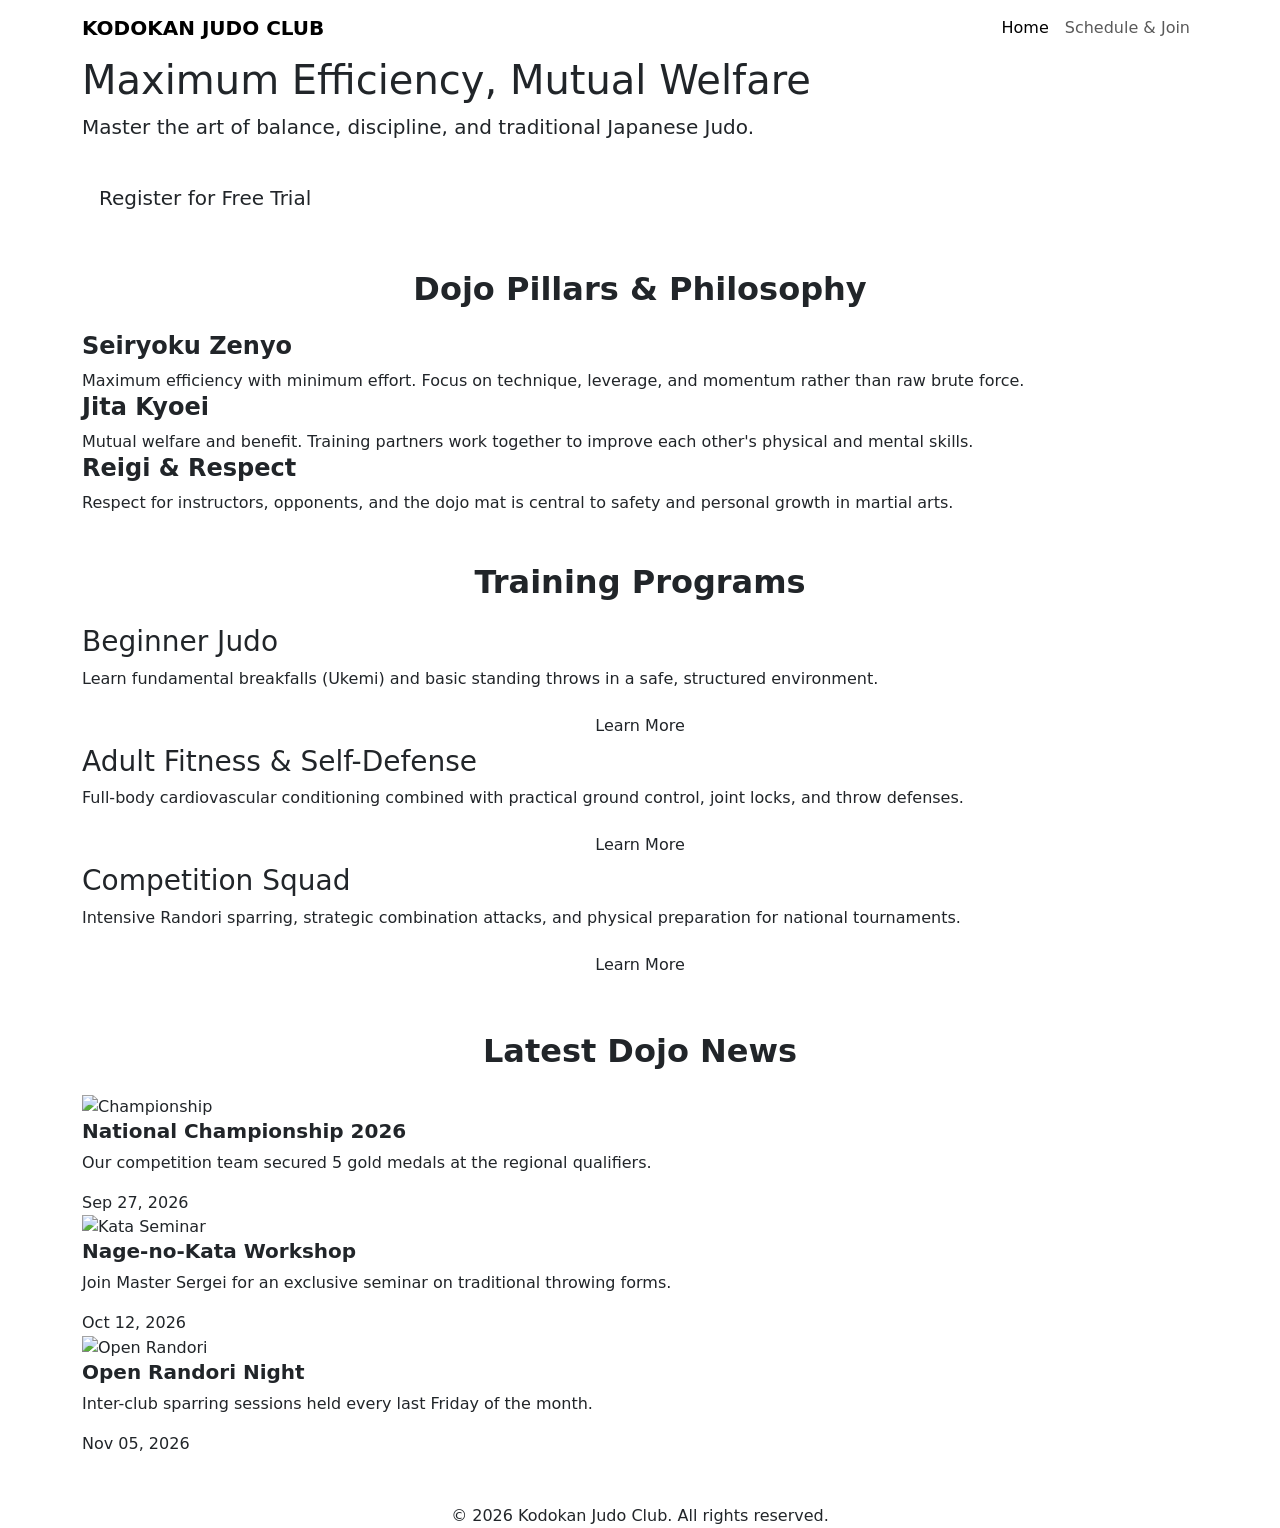
==== index.html @ a8a75d58 "Add files via upload" ====
<!DOCTYPE html>
<html lang="en">
<head>
  <meta charset="UTF-8">
  <meta name="viewport" content="width=device-width, initial-scale=1.0">
  <title>Judo Club | Home</title>
  <link href="https://cdn.jsdelivr.net/npm/bootstrap@5.3.0/dist/css/bootstrap.min.css" rel="stylesheet">
  <link rel="stylesheet" href="css/style.css">
</head>
<body>

  <nav class="navbar navbar-expand-lg navbar-custom sticky-top">
    <div class="container">
      <a class="navbar-brand fw-bold" href="index.html">KODOKAN JUDO CLUB</a>
      <button class="navbar-toggler text-white" type="button" data-bs-toggle="collapse" data-bs-target="#navbarNav">
        <span class="navbar-toggler-icon"></span>
      </button>
      <div class="collapse navbar-collapse" id="navbarNav">
        <ul class="navbar-nav ms-auto">
          <li class="nav-item"><a class="nav-link active" href="index.html">Home</a></li>
          <li class="nav-item"><a class="nav-link" href="join.html">Schedule & Join</a></li>
        </ul>
      </div>
    </div>
  </nav>

  <header class="hero-section">
    <div class="container">
      <h1>Maximum Efficiency, Mutual Welfare</h1>
      <p class="lead">Master the art of balance, discipline, and traditional Japanese Judo.</p>
      <a href="join.html" class="btn btn-judo btn-lg mt-3">Register for Free Trial</a>
    </div>
  </header>

  <main class="container my-5">

    <section class="mb-5">
      <h2 class="fw-bold mb-4 text-center">Dojo Pillars & Philosophy</h2>
      <div class="principles-grid">
        <div class="principle-card">
          <h3 class="h4 fw-bold">Seiryoku Zenyo</h3>
          <p class="mb-0">Maximum efficiency with minimum effort. Focus on technique, leverage, and momentum rather than raw brute force.</p>
        </div>
        <div class="principle-card accent">
          <h3 class="h4 fw-bold">Jita Kyoei</h3>
          <p class="mb-0">Mutual welfare and benefit. Training partners work together to improve each other's physical and mental skills.</p>
        </div>
        <div class="principle-card">
          <h3 class="h4 fw-bold">Reigi & Respect</h3>
          <p class="mb-0">Respect for instructors, opponents, and the dojo mat is central to safety and personal growth in martial arts.</p>
        </div>
      </div>
    </section>

    <section class="mb-5">
      <h2 class="fw-bold mb-4 text-center">Training Programs</h2>
      <div class="card-row">
        <div class="card-item">
          <h3>Beginner Judo</h3>
          <p>Learn fundamental breakfalls (Ukemi) and basic standing throws in a safe, structured environment.</p>
          <a href="join.html" class="btn btn-judo w-100">Learn More</a>
        </div>
        <div class="card-item">
          <h3>Adult Fitness & Self-Defense</h3>
          <p>Full-body cardiovascular conditioning combined with practical ground control, joint locks, and throw defenses.</p>
          <a href="join.html" class="btn btn-judo w-100">Learn More</a>
        </div>
        <div class="card-item">
          <h3>Competition Squad</h3>
          <p>Intensive Randori sparring, strategic combination attacks, and physical preparation for national tournaments.</p>
          <a href="join.html" class="btn btn-judo w-100">Learn More</a>
        </div>
      </div>
    </section>

    <section>
      <h2 class="fw-bold mb-4 text-center">Latest Dojo News</h2>
      <div class="news-grid">
        <article class="news-card">
          <img src="images/champ.png" alt="Championship" class="news-img">
          <div class="news-body">
            <h3 class="h5 fw-bold">National Championship 2026</h3>
            <p class="news-desc">Our competition team secured 5 gold medals at the regional qualifiers.</p>
            <span class="news-date">Sep 27, 2026</span>
          </div>
        </article>
        <article class="news-card">
          <img src="images/kata.jpg" alt="Kata Seminar" class="news-img">
          <div class="news-body">
            <h3 class="h5 fw-bold">Nage-no-Kata Workshop</h3>
            <p class="news-desc">Join Master Sergei for an exclusive seminar on traditional throwing forms.</p>
            <span class="news-date">Oct 12, 2026</span>
          </div>
        </article>
        <article class="news-card">
          <img src="images/judo2.jpg" alt="Open Randori" class="news-img">
          <div class="news-body">
            <h3 class="h5 fw-bold">Open Randori Night</h3>
            <p class="news-desc">Inter-club sparring sessions held every last Friday of the month.</p>
            <span class="news-date">Nov 05, 2026</span>
          </div>
        </article>
      </div>
    </section>

  </main>

  <footer class="text-center">
    <div class="container">
      <p class="mb-0">&copy; 2026 Kodokan Judo Club. All rights reserved.</p>
    </div>
  </footer>

  <script src="https://cdn.jsdelivr.net/npm/bootstrap@5.3.0/dist/js/bootstrap.bundle.min.js"></script>
</body>
</html>
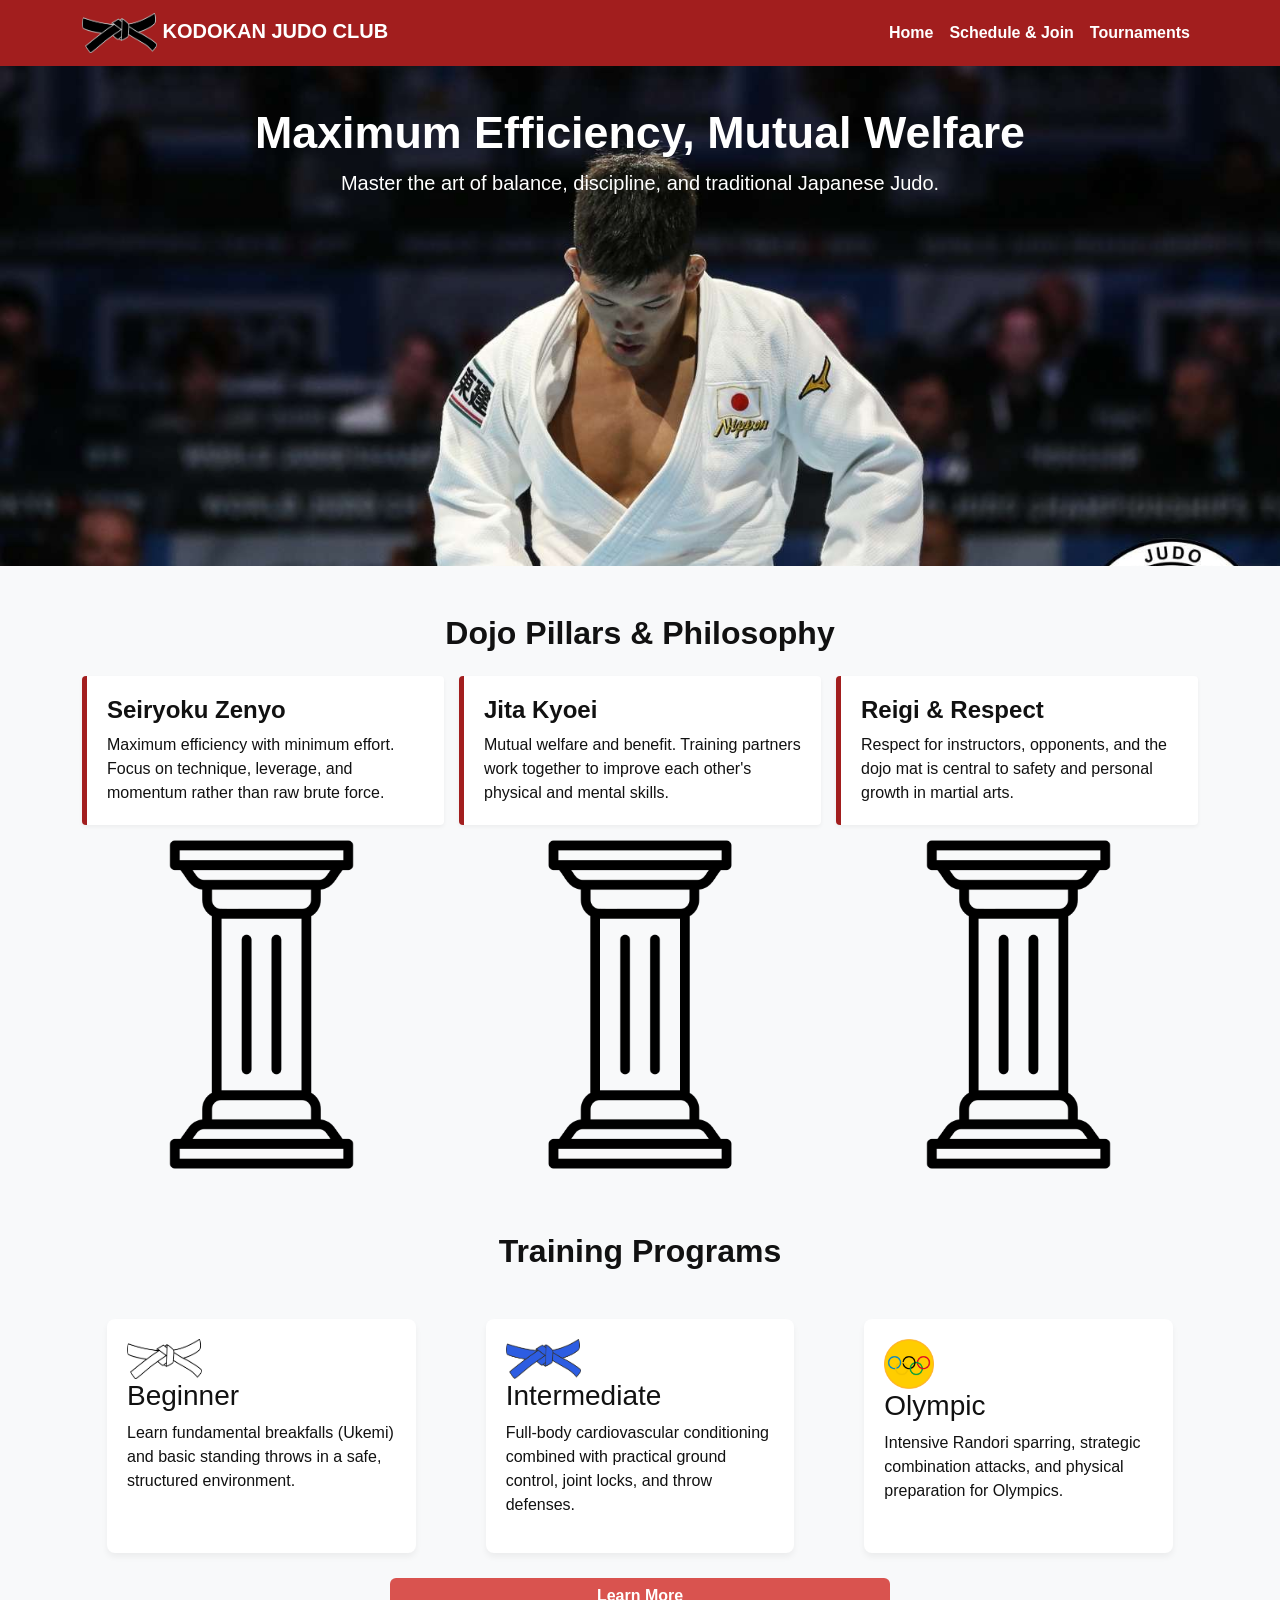
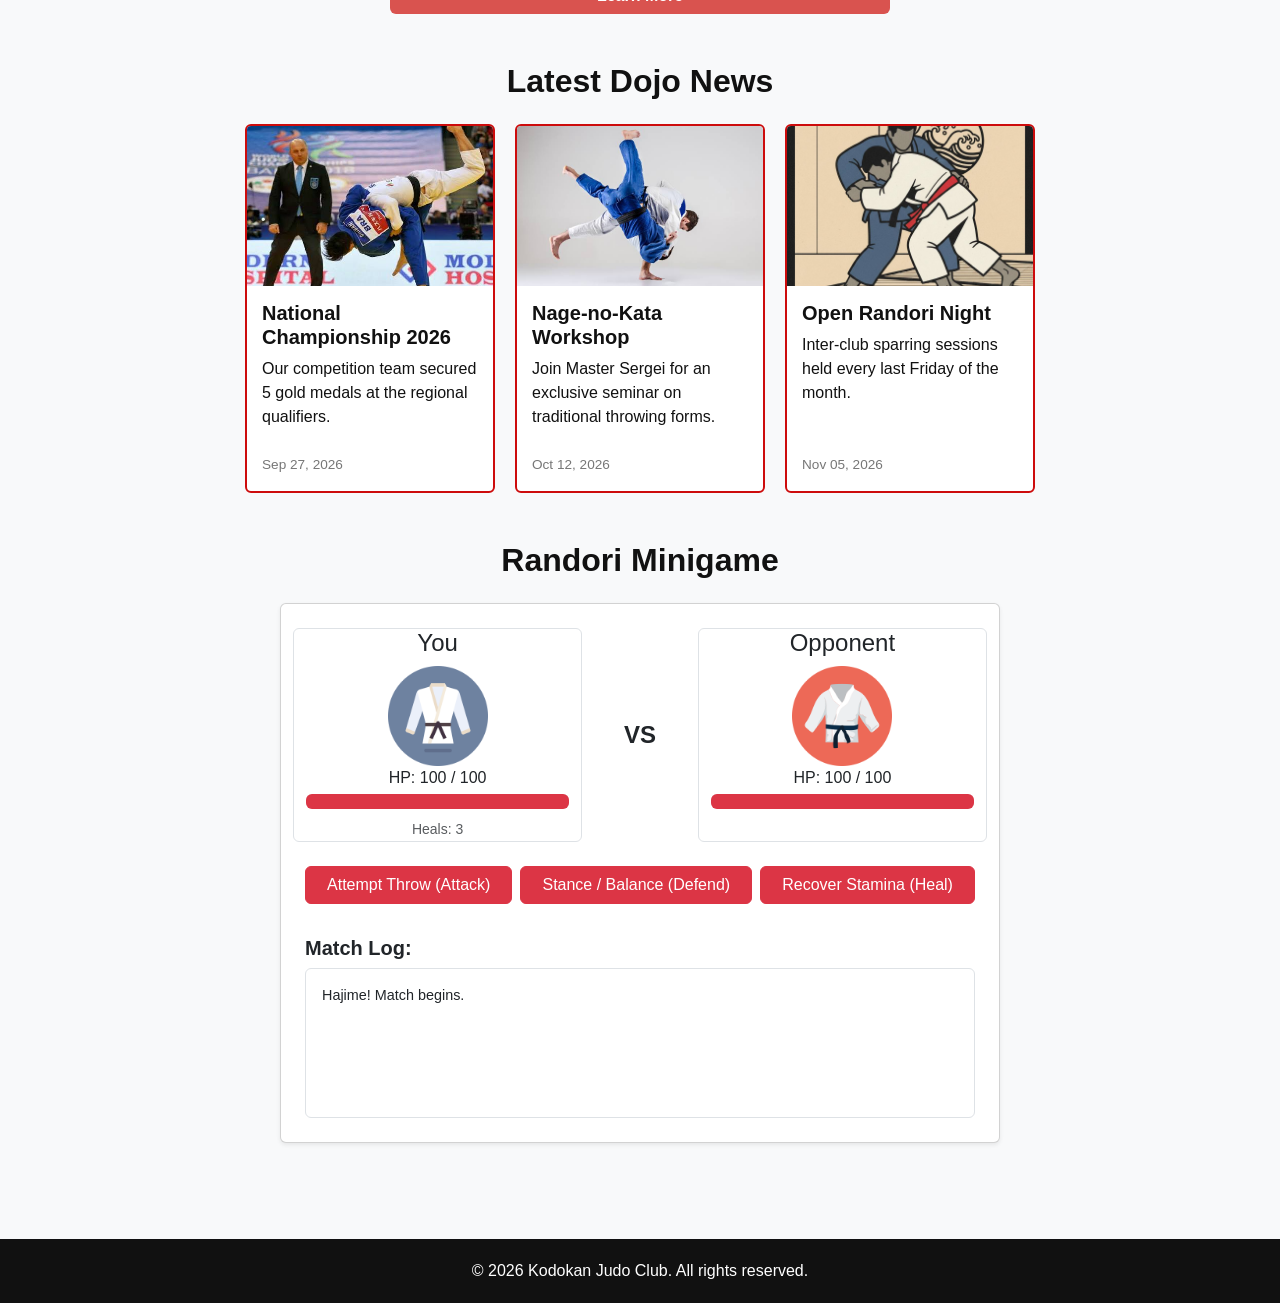
==== commit fe7d62ff: "Initial commit with jQuery effects and Judo website architecture" ====
--- a/index.html
+++ b/index.html
@@ -1,116 +1,210 @@
-<!DOCTYPE html>
-<html lang="en">
-<head>
-  <meta charset="UTF-8">
-  <meta name="viewport" content="width=device-width, initial-scale=1.0">
-  <title>Judo Club | Home</title>
-  <link href="https://cdn.jsdelivr.net/npm/bootstrap@5.3.0/dist/css/bootstrap.min.css" rel="stylesheet">
-  <link rel="stylesheet" href="css/style.css">
-</head>
-<body>
-
-  <nav class="navbar navbar-expand-lg navbar-custom sticky-top">
-    <div class="container">
-      <a class="navbar-brand fw-bold" href="index.html">KODOKAN JUDO CLUB</a>
-      <button class="navbar-toggler text-white" type="button" data-bs-toggle="collapse" data-bs-target="#navbarNav">
-        <span class="navbar-toggler-icon"></span>
-      </button>
-      <div class="collapse navbar-collapse" id="navbarNav">
-        <ul class="navbar-nav ms-auto">
-          <li class="nav-item"><a class="nav-link active" href="index.html">Home</a></li>
-          <li class="nav-item"><a class="nav-link" href="join.html">Schedule & Join</a></li>
-        </ul>
-      </div>
-    </div>
-  </nav>
-
-  <header class="hero-section">
-    <div class="container">
-      <h1>Maximum Efficiency, Mutual Welfare</h1>
-      <p class="lead">Master the art of balance, discipline, and traditional Japanese Judo.</p>
-      <a href="join.html" class="btn btn-judo btn-lg mt-3">Register for Free Trial</a>
-    </div>
-  </header>
-
-  <main class="container my-5">
-
-    <section class="mb-5">
-      <h2 class="fw-bold mb-4 text-center">Dojo Pillars & Philosophy</h2>
-      <div class="principles-grid">
-        <div class="principle-card">
-          <h3 class="h4 fw-bold">Seiryoku Zenyo</h3>
-          <p class="mb-0">Maximum efficiency with minimum effort. Focus on technique, leverage, and momentum rather than raw brute force.</p>
-        </div>
-        <div class="principle-card accent">
-          <h3 class="h4 fw-bold">Jita Kyoei</h3>
-          <p class="mb-0">Mutual welfare and benefit. Training partners work together to improve each other's physical and mental skills.</p>
-        </div>
-        <div class="principle-card">
-          <h3 class="h4 fw-bold">Reigi & Respect</h3>
-          <p class="mb-0">Respect for instructors, opponents, and the dojo mat is central to safety and personal growth in martial arts.</p>
-        </div>
-      </div>
-    </section>
-
-    <section class="mb-5">
-      <h2 class="fw-bold mb-4 text-center">Training Programs</h2>
-      <div class="card-row">
-        <div class="card-item">
-          <h3>Beginner Judo</h3>
-          <p>Learn fundamental breakfalls (Ukemi) and basic standing throws in a safe, structured environment.</p>
-          <a href="join.html" class="btn btn-judo w-100">Learn More</a>
-        </div>
-        <div class="card-item">
-          <h3>Adult Fitness & Self-Defense</h3>
-          <p>Full-body cardiovascular conditioning combined with practical ground control, joint locks, and throw defenses.</p>
-          <a href="join.html" class="btn btn-judo w-100">Learn More</a>
-        </div>
-        <div class="card-item">
-          <h3>Competition Squad</h3>
-          <p>Intensive Randori sparring, strategic combination attacks, and physical preparation for national tournaments.</p>
-          <a href="join.html" class="btn btn-judo w-100">Learn More</a>
-        </div>
-      </div>
-    </section>
-
-    <section>
-      <h2 class="fw-bold mb-4 text-center">Latest Dojo News</h2>
-      <div class="news-grid">
-        <article class="news-card">
-          <img src="images/champ.png" alt="Championship" class="news-img">
-          <div class="news-body">
-            <h3 class="h5 fw-bold">National Championship 2026</h3>
-            <p class="news-desc">Our competition team secured 5 gold medals at the regional qualifiers.</p>
-            <span class="news-date">Sep 27, 2026</span>
-          </div>
-        </article>
-        <article class="news-card">
-          <img src="images/kata.jpg" alt="Kata Seminar" class="news-img">
-          <div class="news-body">
-            <h3 class="h5 fw-bold">Nage-no-Kata Workshop</h3>
-            <p class="news-desc">Join Master Sergei for an exclusive seminar on traditional throwing forms.</p>
-            <span class="news-date">Oct 12, 2026</span>
-          </div>
-        </article>
-        <article class="news-card">
-          <img src="images/judo2.jpg" alt="Open Randori" class="news-img">
-          <div class="news-body">
-            <h3 class="h5 fw-bold">Open Randori Night</h3>
-            <p class="news-desc">Inter-club sparring sessions held every last Friday of the month.</p>
-            <span class="news-date">Nov 05, 2026</span>
-          </div>
-        </article>
-      </div>
-    </section>
-
-  </main>
-
-  <footer class="text-center">
-    <div class="container">
-      <p class="mb-0">&copy; 2026 Kodokan Judo Club. All rights reserved.</p>
-    </div>
-  </footer>
-
-  <script src="https://cdn.jsdelivr.net/npm/bootstrap@5.3.0/dist/js/bootstrap.bundle.min.js"></script>
-</body>
+<!DOCTYPE html>
+<html lang="en">
+<head>
+  <meta charset="UTF-8">
+  <meta name="viewport" content="width=device-width, initial-scale=1.0">
+  <title>Judo Club | Home</title>
+  <link href="https://cdn.jsdelivr.net/npm/bootstrap@5.3.0/dist/css/bootstrap.min.css" rel="stylesheet">
+  <link rel="stylesheet" href="css/style.css">
+</head>
+<body>
+
+
+
+  <nav class="navbar navbar-expand-lg navbar-custom sticky-top">
+    <div class="container">
+      <a class="navbar-brand fw-bold" href="index.html">
+         <img src="images/Black.png" alt="Logo" width="75" height="40">
+         KODOKAN JUDO CLUB</a>
+      
+      <div class="collapse navbar-collapse" id="navbarNav">
+        <ul class="navbar-nav ms-auto">
+    <li class="nav-item">
+        <a class="nav-link fw-bold" href="index.html">Home</a>
+    </li>
+    <li class="nav-item">
+        <a class="nav-link fw-bold" href="join.html">Schedule & Join</a>
+    </li>
+    <li class="nav-item">
+        <a class="nav-link fw-bold" href="tournament.html">Tournaments</a>
+    </li>
+</ul>
+      </div>
+    </div>
+  </nav>
+
+
+
+  <header class="hero-section">
+    <div class="container">
+      <h1>Maximum Efficiency, Mutual Welfare</h1>
+      <p class="lead">Master the art of balance, discipline, and traditional Japanese Judo.</p>
+    </div>
+  </header>
+
+  <main class="container my-5">
+
+
+
+    <section>
+      <h2 class="fw-bold mb-4 text-center">Dojo Pillars & Philosophy</h2>
+      <div class="principles-grid">
+        <div class="principle-card">
+          <h3 class="h4 fw-bold">Seiryoku Zenyo</h3>
+          <p class="mb-0">Maximum efficiency with minimum effort. Focus on technique, leverage, and momentum rather than raw brute force.</p>
+        </div>
+        <div class="principle-card">
+          <h3 class="h4 fw-bold">Jita Kyoei</h3>
+          <p class="mb-0">Mutual welfare and benefit. Training partners work together to improve each other's physical and mental skills.</p>
+        </div>
+        <div class="principle-card">
+          <h3 class="h4 fw-bold">Reigi & Respect</h3>
+          <p class="mb-0">Respect for instructors, opponents, and the dojo mat is central to safety and personal growth in martial arts.</p>
+        </div>
+      </div>
+    </section>
+
+    <section class="mb-5">
+      <div class="pillar-grid">
+        <div class="Pillar">
+            <img src = "images/Pillar.png" width = 400px height = 400px>
+        </div>
+        <div class="Pillar">
+            <img src = "images/Pillar.png" width = 400px height = 400px>
+        </div>
+        <div class="Pillar">
+            <img src = "images/Pillar.png" width = 400px height = 400px>
+        </div>
+      </div>
+    </section>
+
+
+
+    <section class="mb-5">
+      <h2 class="fw-bold mb-4 text-center">Training Programs</h2>
+      <div class="card-row">
+        <div class="card-item">
+         <img src="images/White.png" alt="White" width="75" height="40">
+          <h3>Beginner</h3>
+          <p>Learn fundamental breakfalls (Ukemi) and basic standing throws in a safe, structured environment.</p>
+        </div>
+        <div class="card-item">
+        <img src="images/Blue.png" alt="Blue" width="75" height="40">
+          <h3>Intermediate</h3>
+          <p>Full-body cardiovascular conditioning combined with practical ground control, joint locks, and throw defenses.</p>
+        </div>
+        <div class="card-item">
+        <img src="images/Medal.png" alt="Black" width="50" height="50">
+          <h3>Olympic</h3>
+          <p>Intensive Randori sparring, strategic combination attacks, and physical preparation for Olympics.</p>
+        </div>
+      </div>
+      <div class = "learn-button">
+               <a href="join.html" class="btn btn-judo w-100">Learn More</a>
+        </div>
+    </section>
+
+
+
+    <section>
+      <h2 class="fw-bold mb-4 text-center">Latest Dojo News</h2>
+      <div class="news-grid">
+        <article class="news-card">
+          <img src="images/champ.jpg" alt="Championship" class="news-img">
+          <div class="news-body">
+            <h3 class="h5 fw-bold">National Championship 2026</h3>
+            <p class="news-desc">Our competition team secured 5 gold medals at the regional qualifiers.</p>
+            <span class="news-date">Sep 27, 2026</span>
+          </div>
+        </article>
+        <article class="news-card">
+          <img src="images/throw.jpg" alt="Kata Seminar" class="news-img">
+          <div class="news-body">
+            <h3 class="h5 fw-bold">Nage-no-Kata Workshop</h3>
+            <p class="news-desc">Join Master Sergei for an exclusive seminar on traditional throwing forms.</p>
+            <span class="news-date">Oct 12, 2026</span>
+          </div>
+        </article>
+        <article class="news-card">
+          <img src="images/randori.jpg" alt="Open Randori" class="news-img">
+          <div class="news-body">
+            <h3 class="h5 fw-bold">Open Randori Night</h3>
+            <p class="news-desc">Inter-club sparring sessions held every last Friday of the month.</p>
+            <span class="news-date">Nov 05, 2026</span>
+          </div>
+        </article>
+      </div>
+    </section>
+
+<section id="game-section" class="py-5 bg-light">
+
+    <h2 class="text-center mb-4 fw-bold">Randori Minigame</h2>
+
+  <div class="container">
+    <div class="row justify-content-center">
+      <div class="col-lg-8">
+        <div class="card shadow-sm p-4">
+          <div class="row text-center mb-4">
+
+        
+            <div class="col-md-5 p-0.25 border rounded bg-white">
+              <h4>You</h4>
+            <img src = "images/You.png" height = 100px width = 100px>
+              <p class="mb-1">HP: <span id="heroHpText">100</span> / 100</p>
+              <div class="progress stat-bar mb-2" style="height: 15px;">
+                <div id="heroHpBar" class="progress-bar bg-danger" role="progressbar" style="width: 100%;"></div>
+              </div>
+              <small class="text-muted">Heals: <span id="healsLeftCount">3</span></small>            </div>
+
+            <div class="col-md-2 d-flex align-items-center justify-content-center my-2 my-md-0">
+              <span class="fw-bold fs-4">VS</span>
+            </div>
+
+            <div class="col-md-5 p-0.25 border rounded bg-white">
+              <h4>Opponent</h4>
+               <img src = "images/Opponent.png" height = 100px width = 100px>
+              <p class="mb-1">HP: <span id="enemyHpText">100</span> / 100</p>
+              <div class="progress stat-bar mb-2" style="height: 15px;">
+                <div id="enemyHpBar" class="progress-bar bg-danger" role="progressbar" style="width: 100%;"></div>
+              </div>
+            </div>
+          </div>
+
+          <div class="d-grid gap-2 d-md-flex justify-content-md-center mb-2">
+            <button id="attackBtn" class="btn btn-danger  flex-fill">Attempt Throw (Attack)</button>
+            <button id="defendBtn" class="btn btn-danger  flex-fill">Stance / Balance (Defend)</button>
+            <button id="healBtn" class="btn btn-danger  flex-fill">Recover Stamina (Heal)</button>
+          </div>
+
+          <div class="d-grid mb-4">
+            <button id="restartBtn" class="btn btn-dark btn-lg d-none">New Match</button>
+          </div>
+
+          <div>
+            <h5 class="fw-bold mb-2">Match Log:</h5>
+            <ul id="actionLog" class="list-unstyled p-3 mb-0 bg-white border rounded" style="height: 150px; overflow-y: auto; font-size: 0.9rem;">
+              <li class="text-muted"></li>
+            </ul>
+          </div>
+
+        </div>
+      </div>
+    </div>
+  </div>
+</section>
+
+
+
+  </main>
+
+  <footer class="text-center">
+    <div class="container">
+      <p class="mb-0">&copy; 2026 Kodokan Judo Club. All rights reserved.</p>
+    </div>
+  </footer>
+
+  <script src="https://cdn.jsdelivr.net/npm/bootstrap@5.3.0/dist/js/bootstrap.bundle.min.js"></script>
+  <script src="https://code.jquery.com/jquery-3.7.1.min.js"></script>
+  <script src="js/game.js" defer></script>
+</body>
 </html>
--- a/css/style.css
+++ b/css/style.css
@@ -0,0 +1,180 @@
+:root {
+  --primary-navy: #a21e1e;
+  --accent-red: #d9534f;
+  --bg-light: #f8f9fa;
+  --dark-slate: #111111;
+  --border-color: #cd0c0c;
+}
+
+body {
+  font-family: 'Segoe UI', Tahoma, Geneva, Verdana, sans-serif;
+  color: var(--dark-slate);
+  background-color: var(--bg-light);
+}
+
+.navbar-custom {
+  background-color: var(--primary-navy);
+}
+
+.navbar-custom .navbar-brand,
+.navbar-custom .nav-link {
+  color: #ffffff;
+}
+
+.navbar-custom .nav-link:hover {
+  color: #000000;
+}
+
+
+.hero-section {
+  background: url('../images/hero.jpg') center/cover no-repeat;
+  color: #ffffff;
+  text-align: center;
+  position: relative; 
+  min-height: 500px;  
+}
+
+.hero-section .container {
+  position: absolute;
+  top: 40px;          
+  left: 0;
+  right: 0;
+  margin: 0 auto;     
+  padding: 0 20px;
+}
+.hero-section h1 {
+  font-size: 2.8rem;
+  font-weight: 700;
+}
+
+.principles-grid {
+  display: grid;
+  grid-template-columns: repeat(3, 1fr);
+  gap: 15px;
+}
+
+.pillar-grid {
+  display: grid;
+  grid-template-columns: repeat(auto-fit, minmax(280px, 2fr));
+  gap: 20px;
+}
+
+.principle-card {
+  background-color: #ffffff;
+  border-left: 5px solid var(--primary-navy);
+  padding: 20px;
+  border-radius: 4px;
+  box-shadow: 0 2px 4px rgba(0,0,0,0.05);
+  width: 100%;
+  box-sizing: border-box;
+}
+
+.Pillar {
+  display: flex;
+    justify-content: center;
+    width: 100%;
+}
+
+.Pillar img {
+    width: 100%;
+    max-width: 400px;
+    height: auto;
+    object-fit: contain;
+}
+
+.principle-card.accent {
+  border-left-color: var(--accent-red);
+}
+
+.card-row {
+  display: flex;
+  flex-wrap: wrap;
+  gap: 20px;
+  align-items: stretch;
+}
+
+.card-item {
+  flex: 1 1 280px;
+  display: flex;
+  flex-direction: column;
+  background: #ffffff;
+  border: px solid var(--border-color);
+  border-radius: 8px;
+  padding: 20px;
+  box-shadow: 0 4px 6px rgba(0, 0, 0, 0.05);
+  margin: 25px;
+}
+
+.learn-button {
+    display: flex;   
+    width: 500px;            
+    max-width: 100%;         
+    margin: 0 auto;          
+}
+.card-item p {
+  flex-grow: 1;
+}
+
+.news-grid {
+  display: flex;
+  justify-content: center;
+  grid-template-columns: repeat(auto-fill, minmax(240px, 1fr));
+  gap: 20px;
+}
+
+.news-card {
+  display: flex;
+  flex-direction: column;
+  background: #ffffff;
+  border: 2.5px solid var(--border-color);
+  border-radius: 6px;
+  overflow: hidden;
+  width: 250px;
+}
+
+.news-img {
+  width: 100%;
+  height: 160px;
+  object-fit: cover;
+}
+
+.news-body {
+  display: flex;
+  flex-direction: column;
+  padding: 15px;
+  flex: 1;
+}
+
+.news-desc { 
+  flex-grow: 1; 
+}
+
+.news-date { 
+  font-size: 0.85rem; 
+  color: #777; 
+  margin-top: 10px; 
+}
+
+.btn-judo {
+  background-color: var(--accent-red);
+  color: #ffffff;
+  border: none;
+  font-weight: 600;
+}
+
+.btn-judo:hover {
+  background-color: #c9302c;
+  color: #ffffff;
+}
+
+.table-judo th {
+  background-color: var(--primary-navy);
+  color: #ffffff;
+}
+
+footer {
+  background-color: var(--dark-slate);
+  color: #ffffff;
+  padding: 20px 0;
+  margin-top: 40px;
+}
